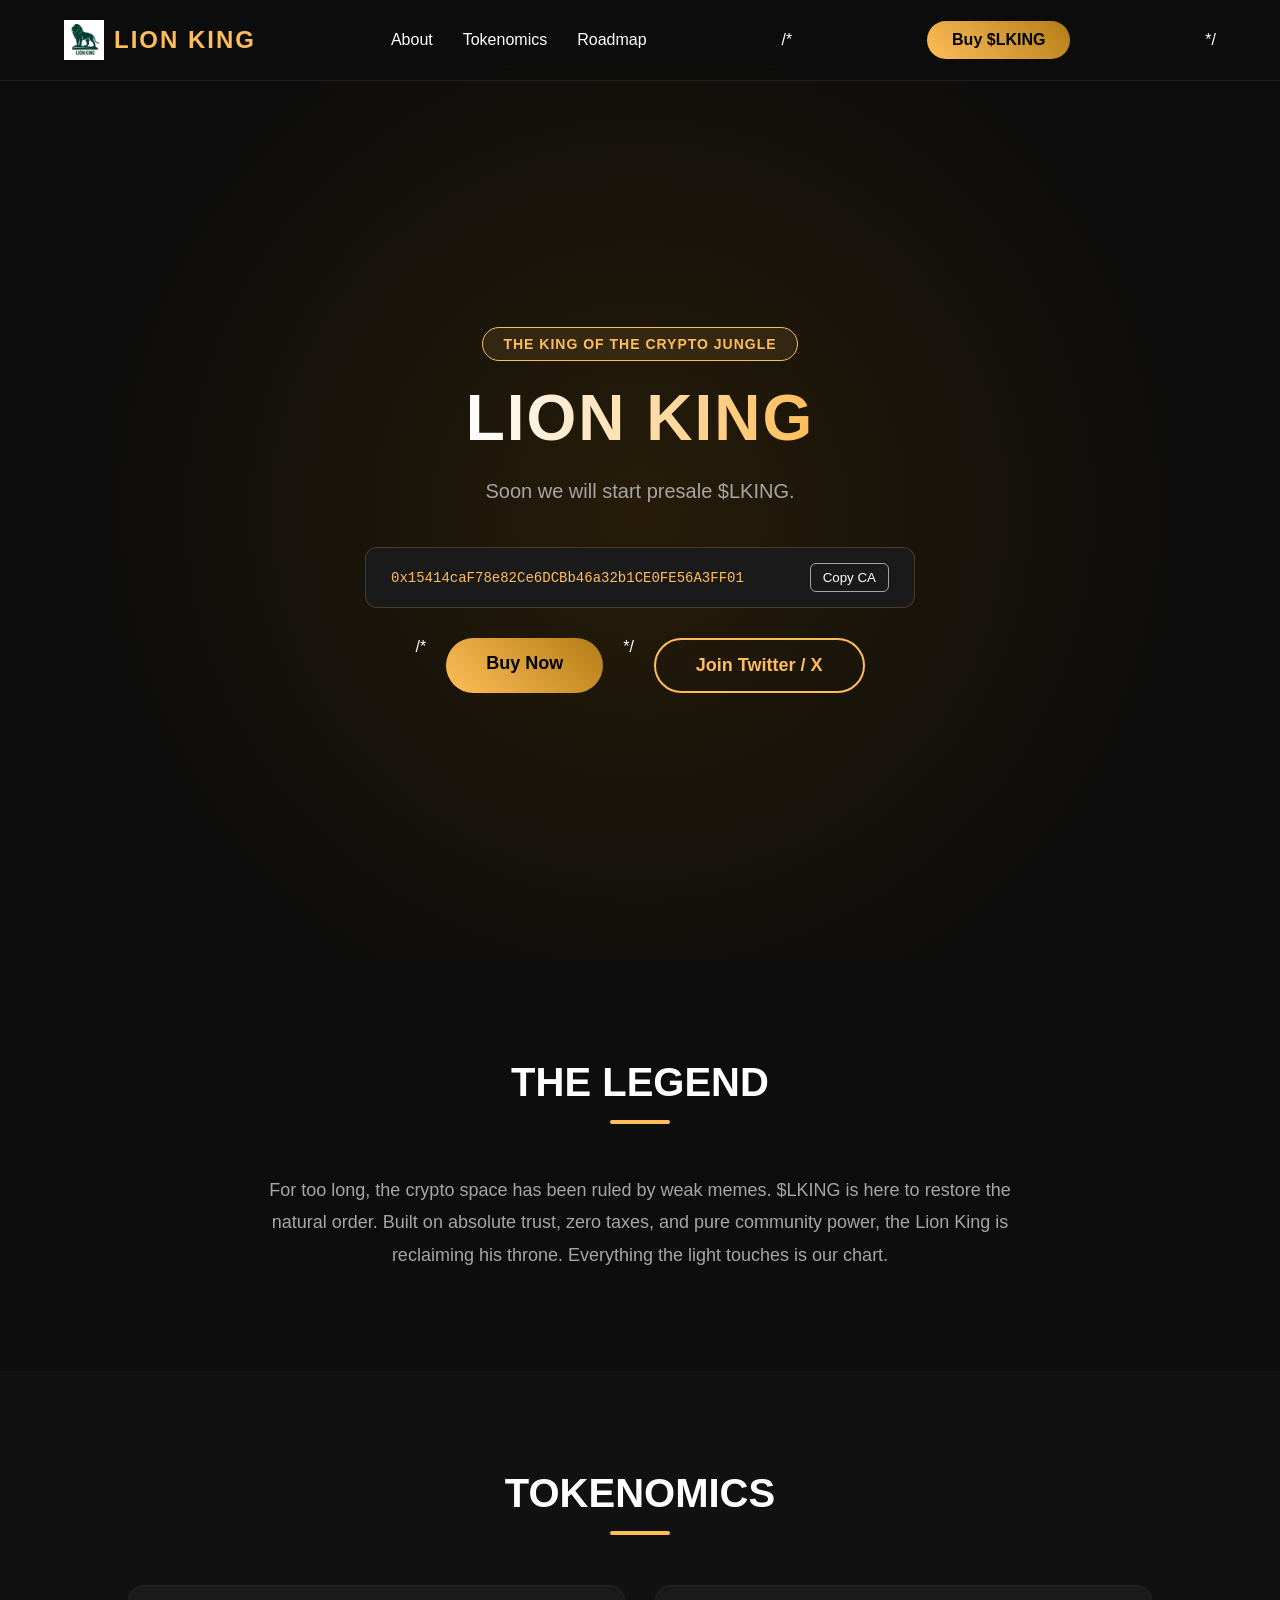
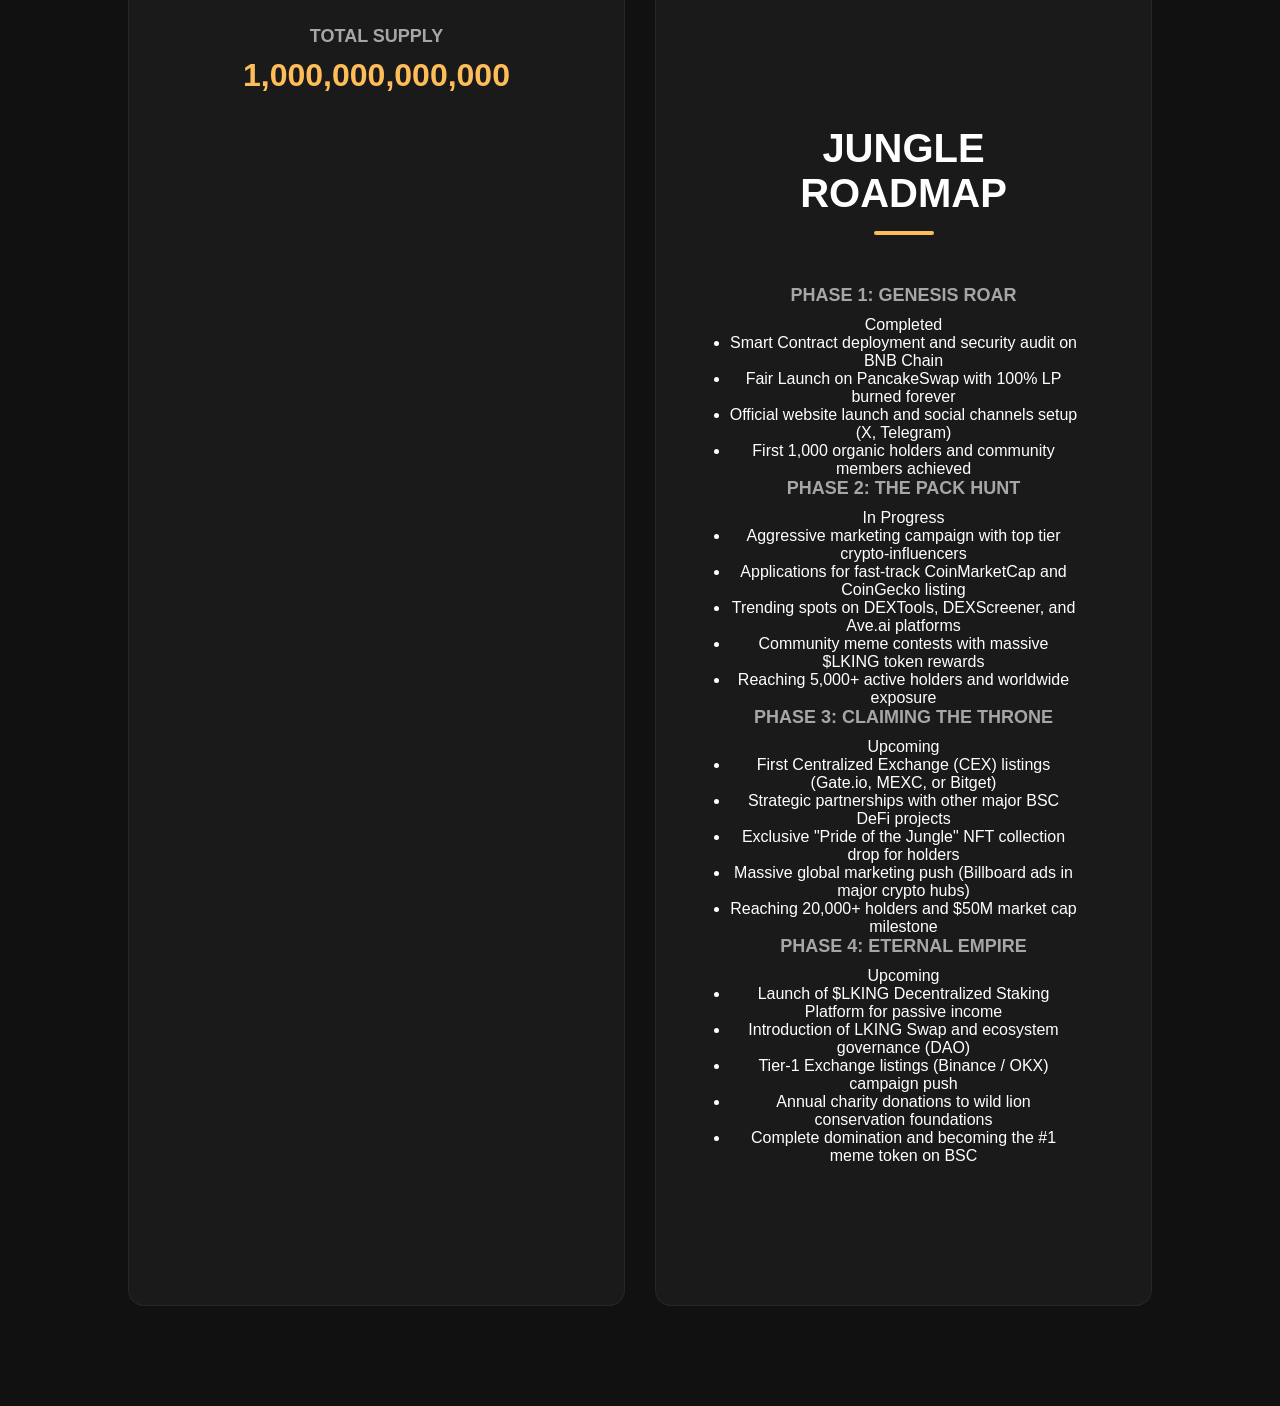
==== buytoken.html @ ff99291b "Create buytoken.html" ====
<!DOCTYPE html>
<html lang="en">
<head>
    <meta charset="UTF-8">
    <meta name="viewport" content="width=device-width, initial-scale=1.0">
    <title>Buy $LKING — The True King of Crypto Jungle</title>
    <style>
        :root {
            --gold: #ffbd59;
            --dark-gold: #b37d14;
            --bg-dark: #0d0d0d;
            --card-bg: #1a1a1a;
            --text-light: #ffffff;
            --text-gray: #a6a6a6;
        }

        * {
            margin: 0;
            padding: 0;
            box-sizing: border-box;
            font-family: 'Segoe UI', Tahoma, Geneva, Verdana, sans-serif;
            scroll-behavior: smooth;
        }

        body {
            background-color: var(--bg-dark);
            color: var(--text-light);
            overflow-x: hidden;
        }

        /* Navigation */
        nav {
            display: flex;
            justify-content: space-between;
            align-items: center;
            padding: 20px 5%;
            background: rgba(13, 13, 13, 0.8);
            backdrop-filter: blur(10px);
            position: fixed;
            width: 100%;
            top: 0;
            z-index: 1000;
            border-bottom: 1px solid rgba(255, 189, 89, 0.1);
        }

        .logo {
            font-size: 24px;
            font-weight: bold;
            color: var(--gold);
            text-transform: uppercase;
            letter-spacing: 2px;
        }

        .nav-links {
            display: flex;
            list-style: none;
            gap: 30px;
        }

        .nav-links a {
            color: var(--text-light);
            text-decoration: none;
            font-weight: 500;
            transition: color 0.3s;
        }

        .nav-links a:hover {
            color: var(--gold);
        }

        .btn-buy {
            background: linear-gradient(45deg, var(--gold), var(--dark-gold));
            color: #000;
            padding: 10px 25px;
            border-radius: 50px;
            text-decoration: none;
            font-weight: bold;
            transition: transform 0.3s, box-shadow 0.3s;
        }

        .btn-buy:hover {
            transform: translateY(-2px);
            box-shadow: 0 5px 15px rgba(255, 189, 89, 0.4);
        }

        /* Hero Section */
        .hero {
            min-height: 100vh;
            display: flex;
            flex-direction: column;
            justify-content: center;
            align-items: center;
            text-align: center;
            padding: 0 20px;
            background: radial-gradient(circle at center, #261c08 0%, var(--bg-dark) 70%);
            margin-top: 60px;
        }

        .hero-badge {
            background: rgba(255, 189, 89, 0.1);
            border: 1px solid var(--gold);
            color: var(--gold);
            padding: 8px 20px;
            border-radius: 30px;
            font-size: 14px;
            font-weight: bold;
            margin-bottom: 20px;
            letter-spacing: 1px;
        }

        .hero h1 {
            font-size: 64px;
            font-weight: 900;
            text-transform: uppercase;
            letter-spacing: 2px;
            margin-bottom: 20px;
            background: linear-gradient(to right, #fff, var(--gold));
            -webkit-background-clip: text;
            -webkit-text-fill-color: transparent;
        }

        .hero p {
            font-size: 20px;
            color: var(--text-gray);
            max-width: 600px;
            margin-bottom: 40px;
            line-height: 1.6;
        }

        /* CA Container */
        .ca-container {
            background: var(--card-bg);
            border: 1px solid rgba(255, 189, 89, 0.2);
            padding: 15px 25px;
            border-radius: 12px;
            display: flex;
            align-items: center;
            gap: 15px;
            max-width: 550px;
            width: 100%;
            justify-content: space-between;
            margin-bottom: 30px;
        }

        .ca-text {
            font-family: monospace;
            color: var(--gold);
            font-size: 14px;
            overflow: hidden;
            text-overflow: ellipsis;
            white-space: nowrap;
        }

        .btn-copy {
            background: transparent;
            border: 1px solid var(--text-gray);
            color: var(--text-light);
            padding: 6px 12px;
            border-radius: 6px;
            cursor: pointer;
            transition: all 0.3s;
        }

        .btn-copy:hover {
            background: var(--gold);
            color: #000;
            border-color: var(--gold);
        }

        /* About Section */
        .section {
            padding: 100px 10%;
            text-align: center;
        }

        .section-title {
            font-size: 40px;
            text-transform: uppercase;
            margin-bottom: 50px;
            position: relative;
        }

        .section-title::after {
            content: '';
            display: block;
            width: 60px;
            height: 4px;
            background: var(--gold);
            margin: 15px auto 0;
            border-radius: 2px;
        }

        .about-text {
            font-size: 18px;
            color: var(--text-gray);
            max-width: 800px;
            margin: 0 auto;
            line-height: 1.8;
        }

        /* Tokenomics Grid */
        .tokenomics-grid {
            display: grid;
            grid-template-columns: repeat(auto-fit, minmax(250px, 1fr));
            gap: 30px;
            margin-top: 40px;
        }

        .token-card {
            background: var(--card-bg);
            padding: 40px 30px;
            border-radius: 16px;
            border: 1px solid rgba(255, 255, 255, 0.05);
            transition: transform 0.3s, border-color 0.3s;
        }

        .token-card:hover {
            transform: translateY(-5px);
            border-color: rgba(255, 189, 89, 0.3);
        }

        .token-card h3 {
            font-size: 18px;
            color: var(--text-gray);
            text-transform: uppercase;
            margin-bottom: 10px;
        }

        .token-card p {
            font-size: 32px;
            font-weight: bold;
            color: var(--gold);
        }

        /* Roadmap Timeline */
        .roadmap-list {
            max-width: 700px;
            margin: 0 auto;
            text-align: left;
        }

        .roadmap-step {
            background: var(--card-bg);
            padding: 25px;
            border-radius: 12px;
            margin-bottom: 20px;
            border-left: 5px solid var(--gold);
        }

        .roadmap-step h3 {
            color: var(--gold);
            margin-bottom: 10px;
            font-size: 20px;
        }

        .roadmap-step ul {
            list-style-position: inside;
            color: var(--text-gray);
            line-height: 1.6;
        }

        /* Footer */
        footer {
            background: #050505;
            padding: 40px 5%;
            text-align: center;
            border-top: 1px solid rgba(255, 255, 255, 0.05);
            color: var(--text-gray);
            font-size: 14px;
        }

        .footer-links {
            display: flex;
            justify-content: center;
            gap: 20px;
            margin-bottom: 20px;
        }

        .footer-links a {
            color: var(--text-light);
            text-decoration: none;
        }

        .footer-links a:hover {
            color: var(--gold);
        }

        /* Responsive Design */
        @media (max-width: 768px) {
            .nav-links, .btn-buy-nav { display: none; }
            .hero h1 { font-size: 40px; }
            .hero p { font-size: 16px; }
            .section { padding: 60px 5%; }
        }
    </style>
</head>
<body>

    <!-- Navigation -->
        <!-- Navigation -->
    <nav>
        <div class="logo" style="display: flex; align-items: center; gap: 10px;">
            <img src="Logo200x200png.png" alt="Lion King Logo" style="height: 40px; width: auto; object-fit: contain;">
            <span>Lion King</span>
        </div>
        <ul class="nav-links">
            <li><a href="#about">About</a></li>
            <li><a href="#tokenomics">Tokenomics</a></li>
            <li><a href="#roadmap">Roadmap</a></li>
        </ul>
/*        <a href="https://pancakeswap.finance" target="_blank" class="btn-buy btn-buy-nav">Buy $LKING</a> */
    </nav>

    <!-- Hero Section -->
    <header class="hero">
        <div class="hero-badge">THE KING OF THE CRYPTO JUNGLE</div>
        <h1>LION KING</h1>
        <p>Soon we will start presale $LKING.</p>
        
        <!-- Contract Address Box -->
        <div class="ca-container">
            <span class="ca-text" id="caToken">0x15414caF78e82Ce6DCBb46a32b1CE0FE56A3FF01</span>
            <button class="btn-copy" onclick="copyCA()">Copy CA</button>
        </div>

        <div style="display: flex; gap: 20px;">
/*            <a href="https://raydium.io" target="_blank" class="btn-buy" style="padding: 15px 40px; font-size: 18px;">Buy Now</a> */
            <a href="https://x.com/LKING_Coin" target="_blank" class="btn-buy" style="padding: 15px 40px; font-size: 18px; background: transparent; border: 2px solid var(--gold); color: var(--gold);">Join Twitter / X</a>
        </div>
    </header>

    <!-- About Section -->
    <section class="section" id="about">
        <h2 class="section-title">The Legend</h2>
        <p class="about-text">
            For too long, the crypto space has been ruled by weak memes. $LKING is here to restore the natural order. Built on absolute trust, zero taxes, and pure community power, the Lion King is reclaiming his throne. Everything the light touches is our chart.
        </p>
    </section>

    <!-- Tokenomics Section -->
    <section class="section" id="tokenomics" style="background-color: #111111;">
        <h2 class="section-title">Tokenomics</h2>
        <div class="tokenomics-grid">
            <div class="token-card">
                <h3>Total Supply</h3>
                <p>1,000,000,000,000</p>
            </div>
            <div class="token-card">

    <!-- Beautiful New Roadmap Section -->
    <section id="roadmap" class="section">
        <h2 class="section-title">Jungle Roadmap</h2>
        <div class="roadmap-container">
            
            <!-- Phase 1 -->
            <div class="roadmap-item completed">
                <div class="roadmap-dot"></div>
                <div class="roadmap-box">
                    <div class="roadmap-header">
                        <h3>Phase 1: Genesis Roar</h3>
                        <span class="status-badge done">Completed</span>
                    </div>
                    <ul>
                        <li>Smart Contract deployment and security audit on BNB Chain</li>
                        <li>Fair Launch on PancakeSwap with 100% LP burned forever</li>
                        <li>Official website launch and social channels setup (X, Telegram)</li>
                        <li>First 1,000 organic holders and community members achieved</li>
                    </ul>
                </div>
            </div>

            <!-- Phase 2 -->
            <div class="roadmap-item">
                <div class="roadmap-dot"></div>
                <div class="roadmap-box">
                    <div class="roadmap-header">
                        <h3>Phase 2: The Pack Hunt</h3>
                        <span class="status-badge active">In Progress</span>
                    </div>
                    <ul>
                        <li>Aggressive marketing campaign with top tier crypto-influencers</li>
                        <li>Applications for fast-track CoinMarketCap and CoinGecko listing</li>
                        <li>Trending spots on DEXTools, DEXScreener, and Ave.ai platforms</li>
                        <li>Community meme contests with massive $LKING token rewards</li>
                        <li>Reaching 5,000+ active holders and worldwide exposure</li>
                    </ul>
                </div>
            </div>

            <!-- Phase 3 -->
            <div class="roadmap-item upcoming">
                <div class="roadmap-dot"></div>
                <div class="roadmap-box">
                    <div class="roadmap-header">
                        <h3>Phase 3: Claiming The Throne</h3>
                        <span class="status-badge upcoming">Upcoming</span>
                    </div>
                    <ul>
                        <li>First Centralized Exchange (CEX) listings (Gate.io, MEXC, or Bitget)</li>
                        <li>Strategic partnerships with other major BSC DeFi projects</li>
                        <li>Exclusive "Pride of the Jungle" NFT collection drop for holders</li>
                        <li>Massive global marketing push (Billboard ads in major crypto hubs)</li>
                        <li>Reaching 20,000+ holders and $50M market cap milestone</li>
                    </ul>
                </div>
            </div>

            <!-- Phase 4 -->
            <div class="roadmap-item upcoming">
                <div class="roadmap-dot"></div>
                <div class="roadmap-box">
                    <div class="roadmap-header">
                        <h3>Phase 4: Eternal Empire</h3>
                        <span class="status-badge upcoming">Upcoming</span>
                    </div>
                    <ul>
                        <li>Launch of $LKING Decentralized Staking Platform for passive income</li>
                        <li>Introduction of LKING Swap and ecosystem governance (DAO)</li>
                        <li>Tier-1 Exchange listings (Binance / OKX) campaign push</li>
                        <li>Annual charity donations to wild lion conservation foundations</li>
                        <li>Complete domination and becoming the #1 meme token on BSC</li>
                    </ul>
                </div>
            </div>

        </div>
    </section>
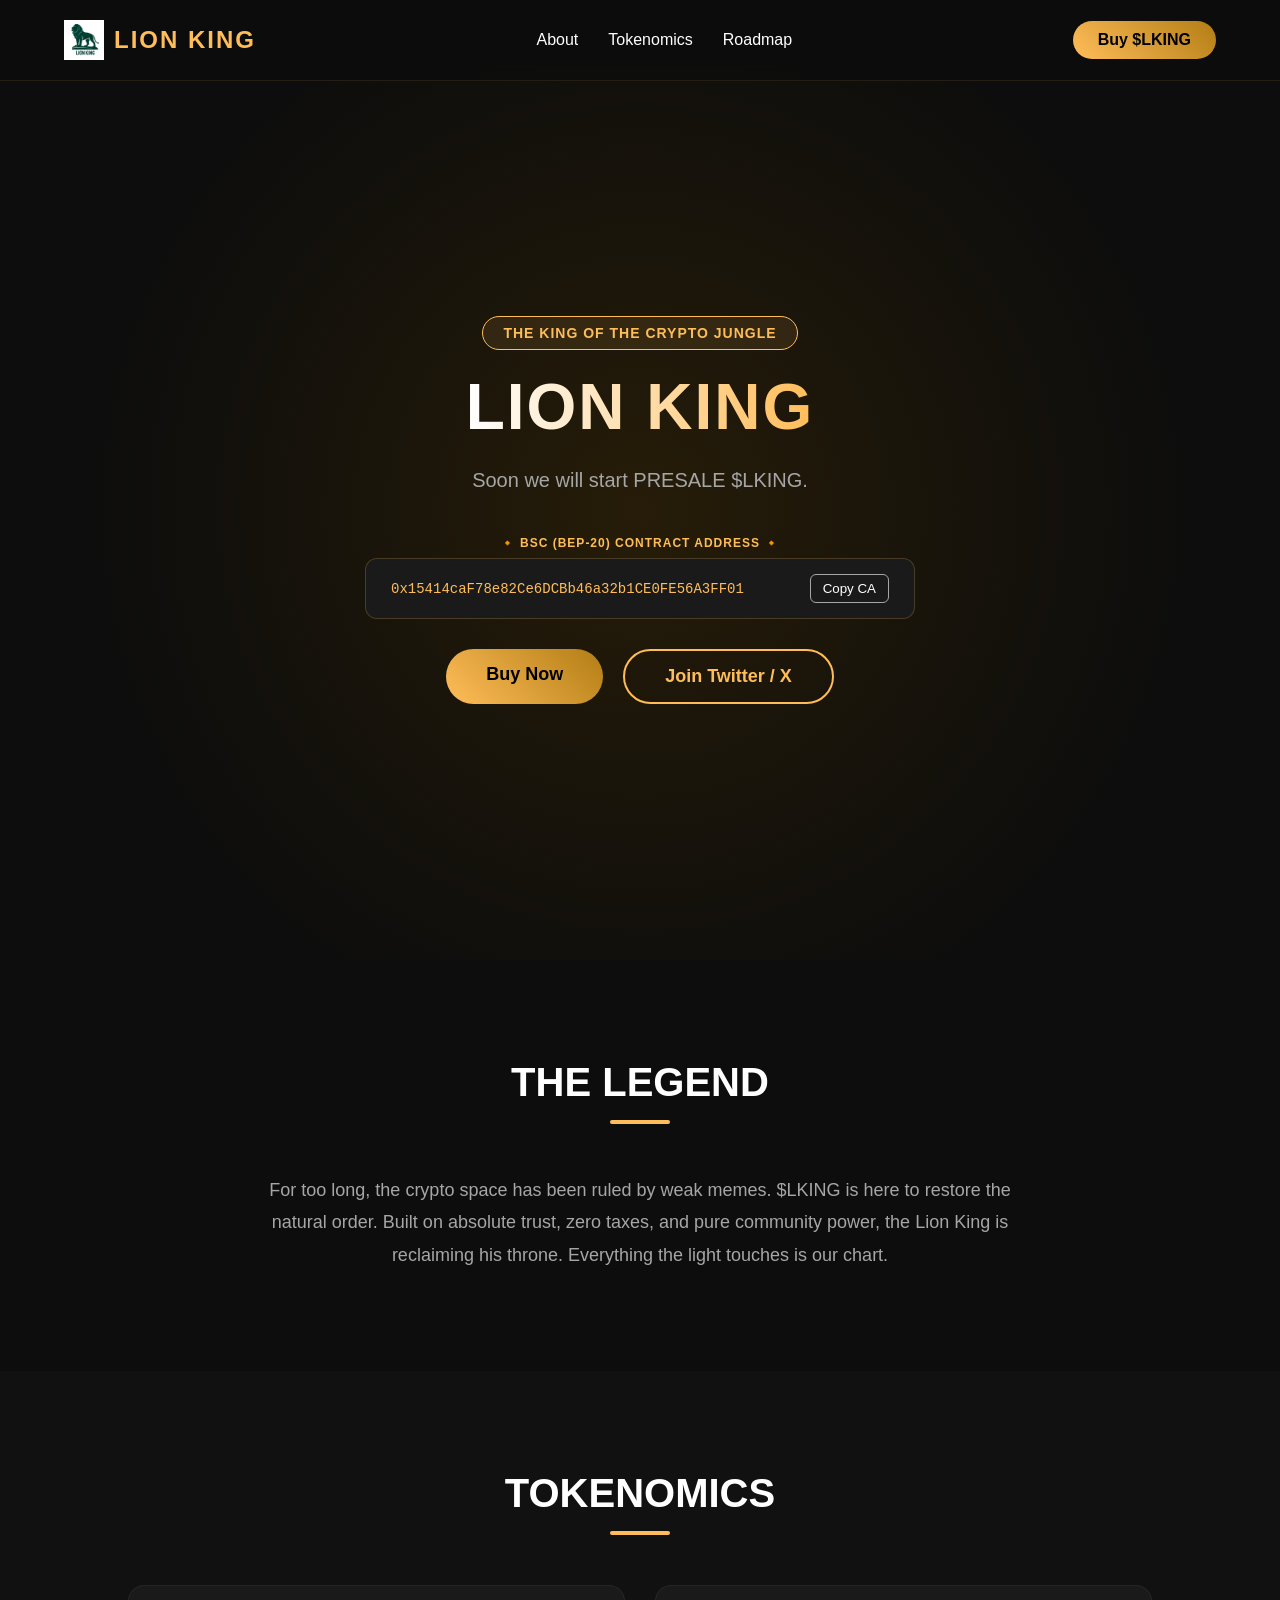
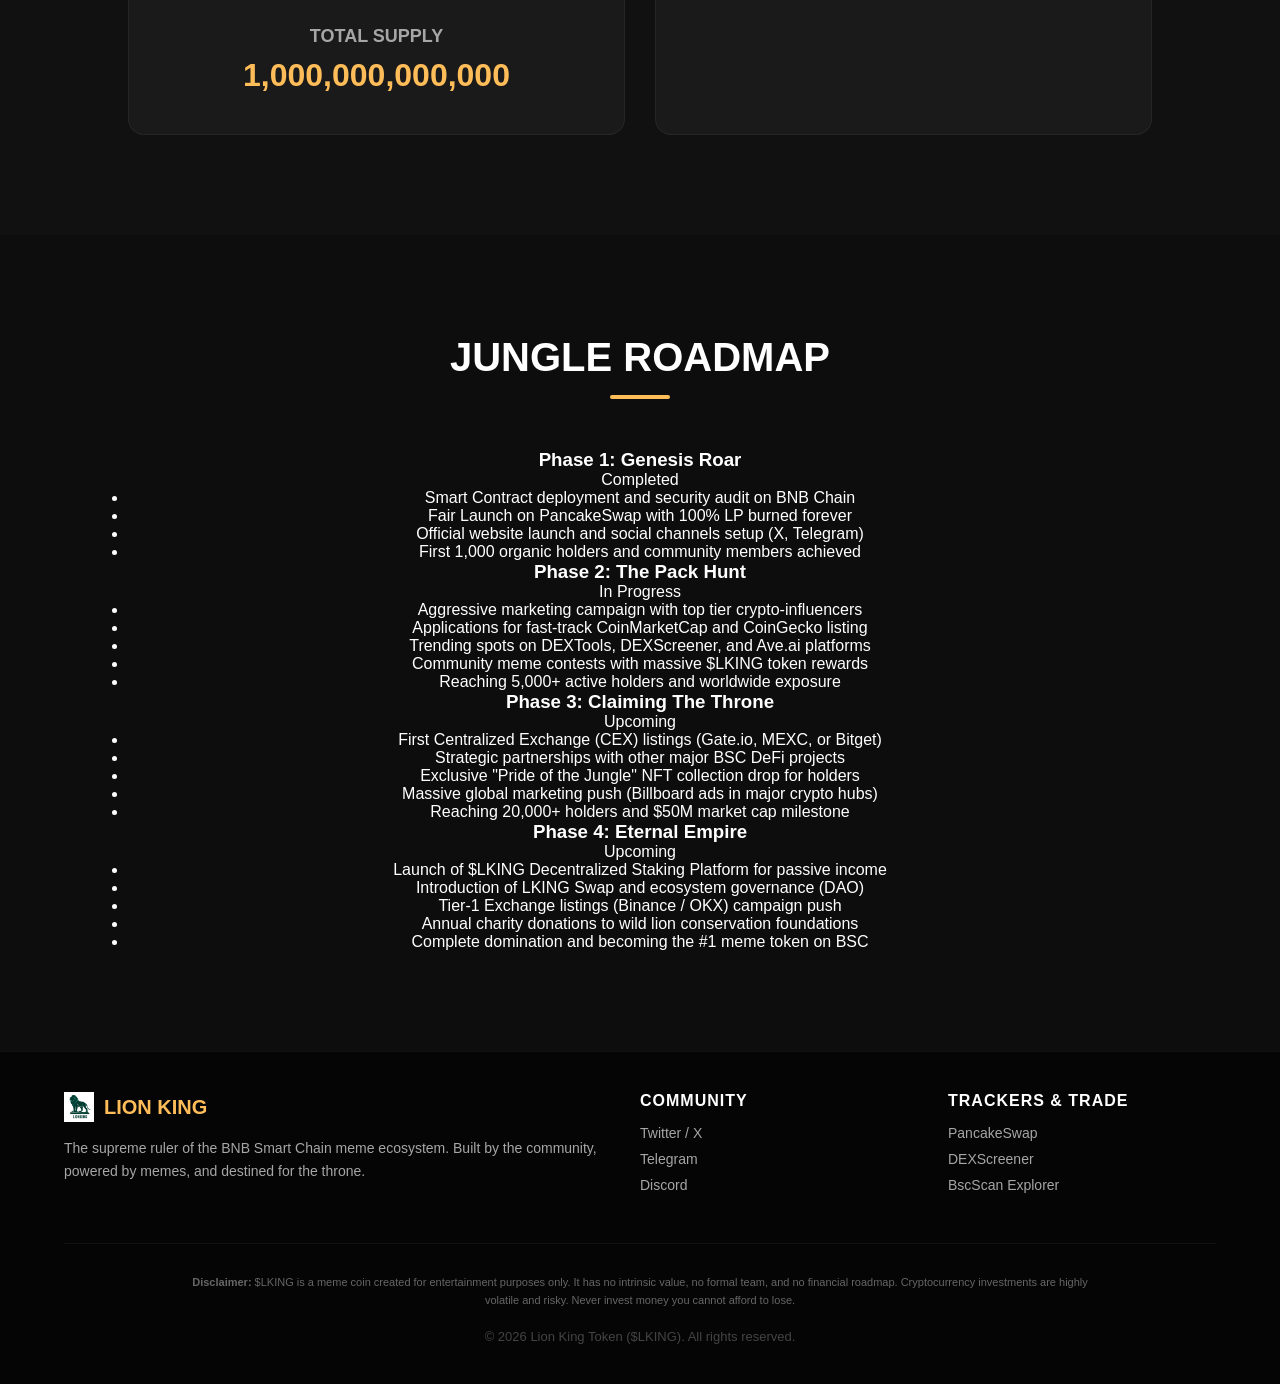
==== commit 69232362: "Update buytoken.html" ====
--- a/buytoken.html
+++ b/buytoken.html
@@ -3,8 +3,110 @@
 <head>
     <meta charset="UTF-8">
     <meta name="viewport" content="width=device-width, initial-scale=1.0">
-    <title>Buy $LKING — The True King of Crypto Jungle</title>
+    
+        <!-- Логотип для вкладки браузера (Favicon) -->
+    <link rel="icon" type="image/png" sizes="32x32" href="Logo200x200png.png">
+    <link rel="icon" type="image/png" sizes="16x16" href="Logo200x200png.png">
+    <link rel="apple-touch-icon" href="Logo200x200png.png">
+
+    <title>Buy LION KING ($LKING)</title>
+    
     <style>
+                /* Advanced Footer Styles */
+        footer {
+            background: #050505;
+            padding: 60px 5% 30px;
+            border-top: 1px solid rgba(255, 189, 89, 0.1);
+            color: var(--text-gray);
+            font-size: 14px;
+        }
+
+        .footer-container {
+            display: grid;
+            grid-template-columns: 2fr repeat(2, 1fr);
+            gap: 40px;
+            max-width: 1200px;
+            margin: 0 auto 40px;
+            text-align: left;
+        }
+
+        .footer-brand h4 {
+            font-size: 20px;
+            color: var(--gold);
+            text-transform: uppercase;
+            margin-bottom: 15px;
+            display: flex;
+            align-items: center;
+            gap: 10px;
+        }
+
+        .footer-brand p {
+            line-height: 1.6;
+            font-size: 14px;
+        }
+
+        .footer-links-col h4 {
+            color: var(--text-light);
+            font-size: 16px;
+            text-transform: uppercase;
+            margin-bottom: 15px;
+            letter-spacing: 1px;
+        }
+
+        .footer-links-col ul {
+            list-style: none;
+        }
+
+        .footer-links-col li {
+            margin-bottom: 10px;
+        }
+
+        .footer-links-col a {
+            color: var(--text-gray);
+            text-decoration: none;
+            transition: color 0.3s;
+            display: inline-block;
+        }
+
+        .footer-links-col a:hover {
+            color: var(--gold);
+            transform: translateX(3px);
+        }
+
+        .footer-bottom {
+            border-top: 1px solid rgba(255, 255, 255, 0.05);
+            padding-top: 30px;
+            text-align: center;
+        }
+
+        .disclaimer {
+            font-size: 11px;
+            max-width: 900px;
+            margin: 0 auto 20px;
+            line-height: 1.6;
+            color: #666;
+        }
+
+        .copyright {
+            font-size: 13px;
+            color: #444;
+        }
+
+        /* Responsive Footer */
+        @media (max-width: 768px) {
+            .footer-container {
+                grid-template-columns: 1fr;
+                gap: 30px;
+                text-align: center;
+            }
+            .footer-brand h4 {
+                justify-content: center;
+            }
+            .footer-links-col a:hover {
+                transform: none;
+            }
+        }
+
         :root {
             --gold: #ffbd59;
             --dark-gold: #b37d14;
@@ -308,23 +410,28 @@
             <li><a href="#tokenomics">Tokenomics</a></li>
             <li><a href="#roadmap">Roadmap</a></li>
         </ul>
-/*        <a href="https://pancakeswap.finance" target="_blank" class="btn-buy btn-buy-nav">Buy $LKING</a> */
+        <a href="buytoken.html" target="_blank" class="btn-buy btn-buy-nav">Buy $LKING</a>
     </nav>
 
     <!-- Hero Section -->
     <header class="hero">
         <div class="hero-badge">THE KING OF THE CRYPTO JUNGLE</div>
         <h1>LION KING</h1>
-        <p>Soon we will start presale $LKING.</p>
+        <p>Soon we will start PRESALE $LKING.</p>
         
-        <!-- Contract Address Box -->
-        <div class="ca-container">
-            <span class="ca-text" id="caToken">0x15414caF78e82Ce6DCBb46a32b1CE0FE56A3FF01</span>
-            <button class="btn-copy" onclick="copyCA()">Copy CA</button>
+       <!-- Contract Address Container -->
+        <div style="text-align: center; margin-bottom: 30px; width: 100%; max-width: 550px;">
+            <div style="font-size: 12px; color: var(--gold); text-transform: uppercase; letter-spacing: 1px; margin-bottom: 8px; font-weight: bold;">
+                🔸 BSC (BEP-20) Contract Address 🔸
+            </div>
+            <div class="ca-container" style="margin-bottom: 0;">
+                <span class="ca-text" id="ca-value">0x15414caF78e82Ce6DCBb46a32b1CE0FE56A3FF01</span>
+                <button class="btn-copy" id="btn-copy">Copy CA</button>
+            </div>
         </div>
 
         <div style="display: flex; gap: 20px;">
-/*            <a href="https://raydium.io" target="_blank" class="btn-buy" style="padding: 15px 40px; font-size: 18px;">Buy Now</a> */
+            <a href="buytoken.html" target="_blank" class="btn-buy" style="padding: 15px 40px; font-size: 18px;">Buy Now</a>
             <a href="https://x.com/LKING_Coin" target="_blank" class="btn-buy" style="padding: 15px 40px; font-size: 18px; background: transparent; border: 2px solid var(--gold); color: var(--gold);">Join Twitter / X</a>
         </div>
     </header>
@@ -345,8 +452,8 @@
                 <h3>Total Supply</h3>
                 <p>1,000,000,000,000</p>
             </div>
-            <div class="token-card">
-
+            <div class="token-card"></div>
+    </section>            
     <!-- Beautiful New Roadmap Section -->
     <section id="roadmap" class="section">
         <h2 class="section-title">Jungle Roadmap</h2>
@@ -426,3 +533,71 @@
         </div>
     </section>
 
+        <!-- Script for Copying CA -->
+    <script>
+        const btnCopy = document.getElementById('btn-copy');
+        const caValue = document.getElementById('ca-value').innerText;
+
+        btnCopy.addEventListener('click', () => {
+            navigator.clipboard.writeText(caValue).then(() => {
+                btnCopy.innerText = 'Copied! ✅';
+                btnCopy.style.background = 'var(--gold)';
+                btnCopy.style.color = '#000';
+                btnCopy.style.borderColor = 'var(--gold)';
+                
+                setTimeout(() => {
+                    btnCopy.innerText = 'Copy CA';
+                    btnCopy.style.background = 'transparent';
+                    btnCopy.style.color = 'var(--text-light)';
+                    btnCopy.style.borderColor = 'var(--text-gray)';
+                }, 2000);
+            }).catch(err => {
+                console.error('Failed to copy text: ', err);
+                alert('Copy failed, please copy manually.');
+            });
+        });
+    </script>
+
+</body>
+        <!-- Advanced Footer Section -->
+    <footer>
+        <div class="footer-container">
+            <!-- Brand Column -->
+            <div class="footer-brand">
+                <h4>
+                    <img src="Logo200x200png.png" alt="LKING Logo" style="height: 30px; width: auto; object-fit: contain;">
+                    <span>Lion King</span>
+                </h4>
+                <p>The supreme ruler of the BNB Smart Chain meme ecosystem. Built by the community, powered by memes, and destined for the throne.</p>
+            </div>
+
+            <!-- Socials Column -->
+            <div class="footer-links-col">
+                <h4>Community</h4>
+                <ul>
+                    <li><a href="https://x.com/LKING_Coin" target="_blank">Twitter / X</a></li>
+                    <li><a href="https://telegram.org" target="_blank">Telegram</a></li>
+                    <li><a href="https://discord.com" target="_blank">Discord</a></li>
+                </ul>
+            </div>
+
+            <!-- Trackers Column -->
+            <div class="footer-links-col">
+                <h4>Trackers & Trade</h4>
+                <ul>
+                    <li><a href="https://pancakeswap.finance" target="_blank">PancakeSwap</a></li>
+                    <li><a href="https://dexscreener.com" target="_blank">DEXScreener</a></li>
+                    <li><a href="https://bscscan.com" target="_blank">BscScan Explorer</a></li>
+                </ul>
+            </div>
+        </div>
+
+        <!-- Bottom Copyright & Disclaimer -->
+        <div class="footer-bottom">
+            <p class="disclaimer">
+                <strong>Disclaimer:</strong> $LKING is a meme coin created for entertainment purposes only. It has no intrinsic value, no formal team, and no financial roadmap. Cryptocurrency investments are highly volatile and risky. Never invest money you cannot afford to lose.
+            </p>
+            <p class="copyright">&copy; 2026 Lion King Token ($LKING). All rights reserved.</p>
+        </div>
+    </footer>
+</html>
